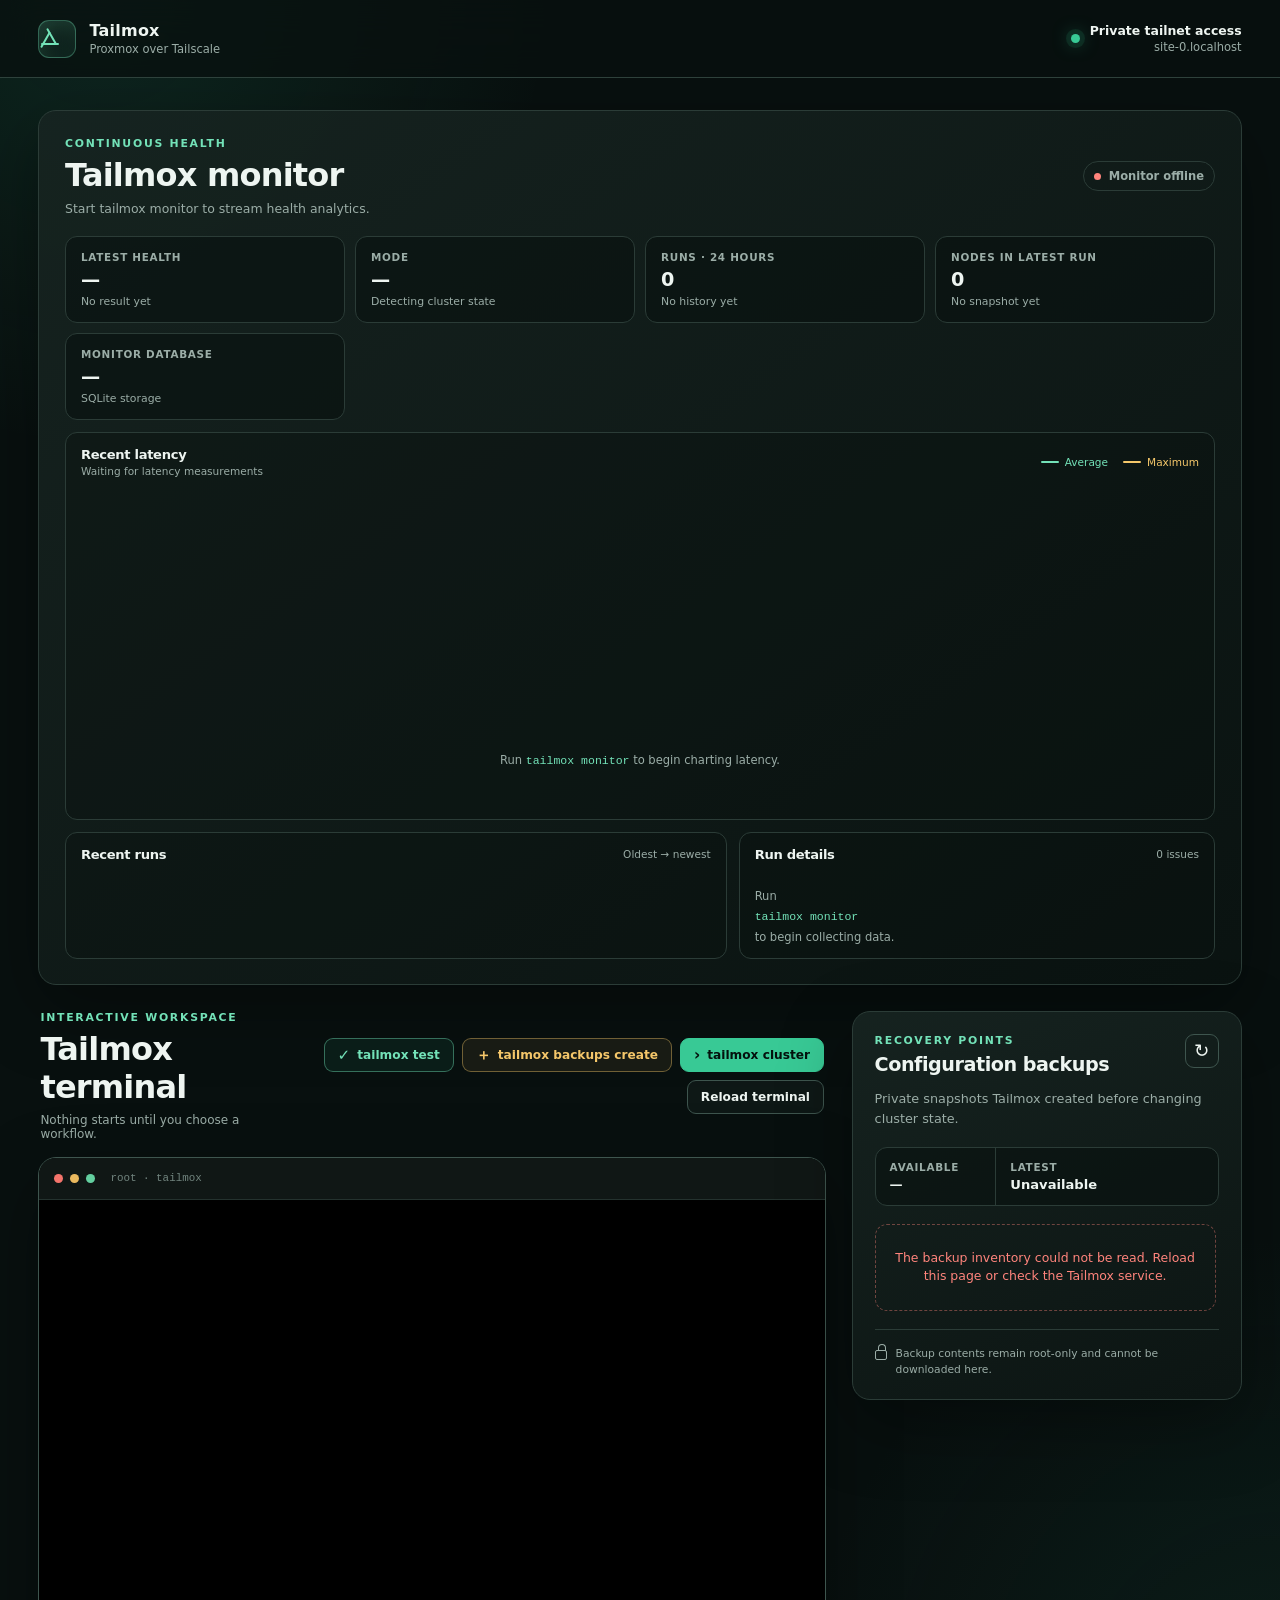
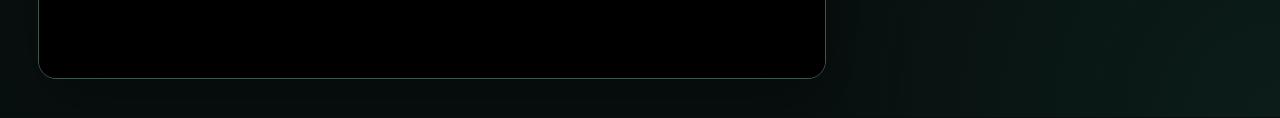
==== web/index.html @ db891f4f "Defer dashboard terminal loading" ====
<!doctype html>
<html lang="en">
<head>
    <meta charset="utf-8">
    <meta name="viewport" content="width=device-width, initial-scale=1">
    <meta
        http-equiv="Content-Security-Policy"
        content="default-src 'self'; connect-src 'self'; frame-src 'self'; img-src 'self'; script-src 'self'; style-src 'self'"
    >
    <meta name="color-scheme" content="dark">
    <title>Tailmox Console</title>
    <link rel="stylesheet" href="tailmox.css">
</head>
<body>
    <div class="page-shell">
        <header class="topbar">
            <a class="brand" href="./" aria-label="Tailmox console home">
                <span class="brand-mark" aria-hidden="true">
                    <span></span>
                    <span></span>
                    <span></span>
                </span>
                <span>
                    <strong>Tailmox</strong>
                    <small>Proxmox over Tailscale</small>
                </span>
            </a>

            <div class="connection">
                <span class="connection-dot" aria-hidden="true"></span>
                <span>
                    <strong>Private tailnet access</strong>
                    <small id="host-name">This Proxmox host</small>
                </span>
            </div>
        </header>

        <main class="workspace">
            <section class="monitor-panel" aria-labelledby="monitor-heading">
                <div class="panel-heading monitor-heading">
                    <div>
                        <p class="eyebrow">Continuous health</p>
                        <h1 id="monitor-heading">Tailmox monitor</h1>
                        <p class="monitor-description" id="monitor-description">
                            Waiting for the monitor event stream…
                        </p>
                    </div>
                    <div class="monitor-state" id="monitor-state">
                        <span class="monitor-state-dot" aria-hidden="true"></span>
                        <span id="monitor-state-label">Connecting</span>
                    </div>
                </div>

                <div class="monitor-summary" aria-live="polite">
                    <div class="metric-card">
                        <span class="summary-label">Latest health</span>
                        <strong id="monitor-health">—</strong>
                        <small id="monitor-latest-time">No result yet</small>
                    </div>
                    <div class="metric-card">
                        <span class="summary-label">Mode</span>
                        <strong id="monitor-mode">—</strong>
                        <small id="monitor-cluster">Detecting cluster state</small>
                    </div>
                    <div class="metric-card">
                        <span class="summary-label">Runs · 24 hours</span>
                        <strong id="monitor-run-count">0</strong>
                        <small id="monitor-pass-rate">No history yet</small>
                    </div>
                    <div class="metric-card">
                        <span class="summary-label">Nodes in latest run</span>
                        <strong id="monitor-node-count">0</strong>
                        <small id="monitor-online-count">No snapshot yet</small>
                    </div>
                    <div class="metric-card">
                        <span class="summary-label">Monitor database</span>
                        <strong id="monitor-database-size">—</strong>
                        <small>SQLite storage</small>
                    </div>
                </div>

                <div class="latency-panel">
                    <div class="subheading-row latency-heading">
                        <div>
                            <h2>Recent latency</h2>
                            <span id="monitor-latency-summary">Waiting for latency measurements</span>
                        </div>
                        <div class="latency-legend" aria-hidden="true">
                            <span class="is-average">Average</span>
                            <span class="is-maximum">Maximum</span>
                        </div>
                    </div>
                    <svg
                        class="latency-chart"
                        id="monitor-latency-chart"
                        viewBox="0 0 900 220"
                        role="img"
                        aria-label="Average and maximum latency for recent monitor runs"
                    ></svg>
                    <p class="latency-empty" id="monitor-latency-empty">
                        Run <code>tailmox monitor</code> to begin charting latency.
                    </p>
                </div>

                <div class="monitor-details">
                    <div class="history-panel">
                        <div class="subheading-row">
                            <h2>Recent runs</h2>
                            <span>Oldest → newest</span>
                        </div>
                        <div
                            class="run-history"
                            id="monitor-history"
                            aria-label="Recent monitor run statuses"
                        ></div>
                    </div>
                    <div class="node-panel">
                        <div class="subheading-row">
                            <h2 id="monitor-run-heading">Run details</h2>
                            <span id="monitor-issue-count">0 issues</span>
                        </div>
                        <p class="run-detail-summary" id="monitor-run-summary"></p>
                        <div class="node-list" id="monitor-nodes">
                            Run <code>tailmox monitor</code> to begin collecting data.
                        </div>
                    </div>
                </div>
            </section>

            <dialog class="run-dialog" id="monitor-run-dialog" aria-labelledby="monitor-dialog-title">
                <div class="run-dialog-heading">
                    <div>
                        <p class="eyebrow">Monitor history</p>
                        <h2 id="monitor-dialog-title">Run details</h2>
                    </div>
                    <button
                        class="icon-button"
                        id="monitor-dialog-close"
                        type="button"
                        aria-label="Close run details"
                    >×</button>
                </div>
                <p class="run-dialog-summary" id="monitor-dialog-summary"></p>
                <div class="run-dialog-section">
                    <div class="subheading-row">
                        <h3>Hosts and network checks</h3>
                        <span id="monitor-dialog-host-count">0 hosts</span>
                    </div>
                    <div class="host-check-list" id="monitor-dialog-hosts"></div>
                </div>
                <div class="run-dialog-section">
                    <div class="subheading-row">
                        <h3>Run issues</h3>
                        <span id="monitor-dialog-issue-count">0 issues</span>
                    </div>
                    <div class="issue-list" id="monitor-dialog-issues"></div>
                </div>
            </dialog>

            <section class="terminal-panel" aria-labelledby="terminal-heading">
                <div class="panel-heading terminal-heading">
                    <div>
                        <p class="eyebrow">Interactive workspace</p>
                        <h1 id="terminal-heading">Tailmox terminal</h1>
                        <p class="terminal-description">Nothing starts until you choose a workflow.</p>
                    </div>
                    <div class="terminal-actions" aria-label="Tailmox terminal actions">
                        <button class="button button-test" id="run-test" type="button">
                            <span aria-hidden="true">✓</span>
                            tailmox test
                        </button>
                        <button class="button button-backup" id="create-backup" type="button">
                            <span aria-hidden="true">＋</span>
                            tailmox backups create
                        </button>
                        <button class="button button-primary" id="run-cluster" type="button">
                            <span aria-hidden="true">›</span>
                            tailmox cluster
                        </button>
                        <button class="button button-secondary" id="reload-terminal" type="button" disabled>
                            Reload terminal
                        </button>
                    </div>
                </div>

                <div class="terminal-frame" id="terminal-frame" hidden>
                    <div class="terminal-bar" aria-hidden="true">
                        <span class="terminal-light terminal-light-red"></span>
                        <span class="terminal-light terminal-light-yellow"></span>
                        <span class="terminal-light terminal-light-green"></span>
                        <span class="terminal-title">root · tailmox</span>
                    </div>
                    <iframe
                        id="terminal"
                        title="Interactive Tailmox terminal"
                        allow="clipboard-read; clipboard-write"
                    ></iframe>
                </div>
            </section>

            <aside class="backup-panel" aria-labelledby="backups-heading">
                <div class="panel-heading backup-heading">
                    <div>
                        <p class="eyebrow">Recovery points</p>
                        <h2 id="backups-heading">Configuration backups</h2>
                    </div>
                    <button
                        class="icon-button"
                        id="refresh-backups"
                        type="button"
                        aria-label="Refresh configuration backups"
                        title="Refresh configuration backups"
                    >
                        <span aria-hidden="true">↻</span>
                    </button>
                </div>

                <p class="panel-description">
                    Private snapshots Tailmox created before changing cluster state.
                </p>

                <div class="summary-card" aria-live="polite">
                    <div>
                        <span class="summary-label">Available</span>
                        <strong id="backup-count">—</strong>
                    </div>
                    <div>
                        <span class="summary-label">Latest</span>
                        <strong id="latest-backup">Checking…</strong>
                    </div>
                </div>

                <div class="backup-list" id="backup-list" aria-live="polite">
                    <div class="loading-state">
                        <span class="loading-pulse" aria-hidden="true"></span>
                        Reading backup inventory…
                    </div>
                </div>

                <footer class="backup-footer">
                    <span class="lock" aria-hidden="true"></span>
                    Backup contents remain root-only and cannot be downloaded here.
                </footer>
            </aside>
        </main>
    </div>

    <template id="backup-template">
        <article class="backup-card">
            <div class="backup-icon" aria-hidden="true"></div>
            <div class="backup-details">
                <div class="backup-title-row">
                    <h3></h3>
                    <span class="status-badge"></span>
                </div>
                <p class="backup-time"></p>
                <div class="backup-meta">
                    <span class="backup-size"></span>
                    <span class="backup-file"></span>
                </div>
            </div>
        </article>
    </template>

    <script src="tailmox.js"></script>
</body>
</html>
---- web/tailmox.css ----
:root {
    color-scheme: dark;
    --background: #08100f;
    --surface: #101a18;
    --surface-raised: #162320;
    --surface-soft: #1b2b27;
    --border: #2b3c37;
    --border-bright: #3e554e;
    --text: #eef5f1;
    --muted: #9bada7;
    --green: #73e2b8;
    --green-strong: #38c995;
    --green-soft: rgba(56, 201, 149, 0.12);
    --amber: #f5c76a;
    --red: #ff847c;
    --shadow: 0 24px 70px rgba(0, 0, 0, 0.35);
    font-family:
        Inter, ui-sans-serif, system-ui, -apple-system, BlinkMacSystemFont,
        "Segoe UI", sans-serif;
}

* {
    box-sizing: border-box;
}

html {
    min-width: 320px;
    min-height: 100%;
    background: var(--background);
}

body {
    min-height: 100vh;
    margin: 0;
    color: var(--text);
    background:
        radial-gradient(circle at 8% 0%, rgba(56, 201, 149, 0.12), transparent 28rem),
        radial-gradient(circle at 100% 100%, rgba(28, 97, 77, 0.16), transparent 30rem),
        var(--background);
}

button {
    font: inherit;
}

.page-shell {
    display: flex;
    min-height: 100vh;
    flex-direction: column;
}

.topbar {
    display: flex;
    min-height: 78px;
    align-items: center;
    justify-content: space-between;
    gap: 24px;
    padding: 14px clamp(18px, 3vw, 44px);
    border-bottom: 1px solid rgba(62, 85, 78, 0.72);
    background: rgba(8, 16, 15, 0.76);
    backdrop-filter: blur(18px);
}

.brand {
    display: inline-flex;
    align-items: center;
    gap: 13px;
    color: inherit;
    text-decoration: none;
}

.brand-mark {
    position: relative;
    display: grid;
    width: 38px;
    height: 38px;
    place-items: center;
    border: 1px solid rgba(115, 226, 184, 0.35);
    border-radius: 11px;
    background: linear-gradient(145deg, rgba(115, 226, 184, 0.16), rgba(56, 201, 149, 0.03));
    box-shadow: inset 0 0 18px rgba(115, 226, 184, 0.08);
}

.brand-mark span {
    position: absolute;
    width: 18px;
    height: 2px;
    border-radius: 2px;
    background: var(--green);
    transform-origin: left center;
}

.brand-mark span:nth-child(1) {
    transform: translate(2px, -7px) rotate(120deg);
}

.brand-mark span:nth-child(2) {
    transform: translate(-7px, 5px);
}

.brand-mark span:nth-child(3) {
    transform: translate(8px, 5px) rotate(240deg);
}

.brand strong,
.brand small,
.connection strong,
.connection small {
    display: block;
}

.brand strong {
    font-size: 1rem;
    letter-spacing: 0.015em;
}

.brand small,
.connection small {
    margin-top: 2px;
    color: var(--muted);
    font-size: 0.72rem;
}

.connection {
    display: flex;
    align-items: center;
    gap: 10px;
    text-align: right;
}

.connection strong {
    font-size: 0.78rem;
    font-weight: 650;
}

.connection-dot {
    width: 9px;
    height: 9px;
    flex: 0 0 auto;
    border-radius: 999px;
    background: var(--green-strong);
    box-shadow: 0 0 0 5px rgba(56, 201, 149, 0.1), 0 0 18px rgba(56, 201, 149, 0.7);
}

.workspace {
    display: grid;
    flex: 1;
    grid-template-columns: minmax(0, 1fr) minmax(310px, 390px);
    gap: clamp(16px, 2vw, 28px);
    min-height: 0;
    padding: clamp(18px, 2.5vw, 36px) clamp(18px, 3vw, 44px) clamp(24px, 3vw, 44px);
}

.monitor-panel {
    grid-column: 1 / -1;
    min-width: 0;
    padding: clamp(18px, 2vw, 26px);
    border: 1px solid var(--border);
    border-radius: 18px;
    background: linear-gradient(145deg, rgba(22, 35, 32, 0.98), rgba(10, 19, 17, 0.98));
    box-shadow: var(--shadow);
}

.monitor-heading {
    align-items: flex-start;
}

.monitor-description {
    margin: 7px 0 0;
    color: var(--muted);
    font-size: 0.78rem;
}

.monitor-state {
    display: inline-flex;
    align-items: center;
    gap: 8px;
    padding: 7px 10px;
    border: 1px solid var(--border);
    border-radius: 999px;
    color: var(--muted);
    font-size: 0.72rem;
    font-weight: 700;
}

.monitor-state-dot {
    width: 7px;
    height: 7px;
    border-radius: 50%;
    background: var(--red);
}

.monitor-state.is-connected .monitor-state-dot {
    background: var(--green-strong);
    box-shadow: 0 0 10px rgba(56, 201, 149, 0.65);
}

.monitor-state.is-connected {
    color: var(--green);
}

.monitor-summary {
    display: grid;
    grid-template-columns: repeat(4, minmax(0, 1fr));
    gap: 10px;
    margin-top: 20px;
}

.metric-card {
    min-width: 0;
    padding: 14px 15px;
    border: 1px solid var(--border);
    border-radius: 12px;
    background: rgba(8, 16, 15, 0.58);
}

.metric-card strong,
.metric-card small {
    display: block;
}

.metric-card strong {
    margin-top: 5px;
    overflow: hidden;
    font-size: 1.2rem;
    text-overflow: ellipsis;
    text-transform: capitalize;
    white-space: nowrap;
}

.metric-card small {
    margin-top: 4px;
    overflow: hidden;
    color: var(--muted);
    font-size: 0.68rem;
    text-overflow: ellipsis;
    white-space: nowrap;
}

.health-passed {
    color: var(--green);
}

.health-warning {
    color: var(--amber);
}

.health-failed {
    color: var(--red);
}

.monitor-details {
    display: grid;
    grid-template-columns: minmax(0, 1fr) minmax(280px, 0.72fr);
    gap: 12px;
    margin-top: 12px;
}

.latency-panel {
    min-width: 0;
    margin-top: 12px;
    padding: 14px 15px 10px;
    border: 1px solid var(--border);
    border-radius: 12px;
    background: rgba(8, 16, 15, 0.38);
}

.latency-heading > div:first-child span {
    display: block;
    margin-top: 3px;
}

.latency-legend {
    display: flex;
    gap: 15px;
}

.latency-legend span {
    display: inline-flex;
    align-items: center;
    gap: 6px;
}

.latency-legend span::before {
    width: 18px;
    height: 2px;
    border-radius: 2px;
    background: currentcolor;
    content: "";
}

.latency-legend .is-average {
    color: var(--green);
}

.latency-legend .is-maximum {
    color: var(--amber);
}

.latency-chart {
    display: block;
    width: 100%;
    height: 220px;
    margin-top: 10px;
    overflow: visible;
}

.latency-chart[hidden] {
    display: none;
}

.latency-grid-line {
    stroke: rgba(62, 85, 78, 0.65);
    stroke-width: 1;
}

.latency-axis-label {
    fill: var(--muted);
    font-size: 10px;
}

.latency-line {
    fill: none;
    stroke-linecap: round;
    stroke-linejoin: round;
    stroke-width: 2.5;
    vector-effect: non-scaling-stroke;
}

.latency-line.is-average,
.latency-point.is-average {
    stroke: var(--green);
}

.latency-line.is-maximum,
.latency-point.is-maximum {
    stroke: var(--amber);
}

.latency-point {
    fill: var(--background);
    stroke-width: 2;
    vector-effect: non-scaling-stroke;
}

.latency-empty {
    min-height: 90px;
    margin: 12px 0 0;
    padding-top: 34px;
    color: var(--muted);
    font-size: 0.72rem;
    text-align: center;
}

.latency-empty code {
    color: var(--green);
}

.history-panel,
.node-panel {
    min-width: 0;
    padding: 14px 15px;
    border: 1px solid var(--border);
    border-radius: 12px;
    background: rgba(8, 16, 15, 0.38);
}

.subheading-row {
    display: flex;
    align-items: center;
    justify-content: space-between;
    gap: 12px;
}

.subheading-row h2 {
    font-size: 0.82rem;
}

.subheading-row span {
    color: var(--muted);
    font-size: 0.66rem;
}

.run-history {
    display: flex;
    min-height: 46px;
    align-items: end;
    gap: 3px;
    margin-top: 13px;
}

.history-run {
    appearance: none;
    padding: 0;
    border: 0;
    width: 100%;
    min-width: 3px;
    max-width: 13px;
    height: 28px;
    border-radius: 3px;
    background: var(--green-strong);
    cursor: pointer;
    opacity: 0.72;
    transition: opacity 120ms ease, outline-color 120ms ease, transform 120ms ease;
}

.history-run:hover,
.history-run:focus-visible {
    opacity: 1;
    transform: translateY(-2px);
}

.history-run:focus-visible {
    outline: 2px solid var(--text);
    outline-offset: 2px;
}

.history-run.is-warning {
    height: 36px;
    background: var(--amber);
}

.history-run.is-failed {
    height: 44px;
    background: var(--red);
}

.history-empty {
    align-self: center;
    color: var(--muted);
    font-size: 0.72rem;
}

.run-detail-summary {
    min-height: 1em;
    margin-top: 6px;
    color: var(--muted);
    font-size: 0.66rem;
}

.run-dialog {
    width: min(900px, calc(100vw - 32px));
    max-height: calc(100vh - 48px);
    padding: 20px;
    border: 1px solid var(--border);
    border-radius: 16px;
    color: var(--text);
    background: var(--panel);
    box-shadow: 0 24px 80px rgba(0, 0, 0, 0.55);
}

.run-dialog::backdrop {
    background: rgba(2, 8, 7, 0.76);
    backdrop-filter: blur(3px);
}

.run-dialog-heading {
    display: flex;
    align-items: center;
    justify-content: space-between;
    gap: 16px;
}

.run-dialog-heading h2 {
    margin-top: 3px;
    font-size: 1.15rem;
}

.run-dialog-summary {
    margin-top: 10px;
    color: var(--muted);
    font-size: 0.76rem;
}

.run-dialog-section {
    margin-top: 18px;
    padding-top: 14px;
    border-top: 1px solid var(--border);
}

.run-dialog-section h3 {
    font-size: 0.82rem;
}

.issue-list {
    display: grid;
    gap: 7px;
    margin-top: 10px;
    color: var(--muted);
    font-size: 0.72rem;
}

.issue-row {
    padding-top: 7px;
    border-top: 1px solid rgba(43, 60, 55, 0.7);
}

.issue-row:first-child {
    padding-top: 0;
    border-top: 0;
}

.issue-row.is-run-level {
    color: var(--red);
}

.host-check-list {
    display: grid;
    grid-template-columns: repeat(2, minmax(0, 1fr));
    gap: 10px;
    margin-top: 10px;
}

.host-check-card {
    min-width: 0;
    overflow: hidden;
    border: 1px solid var(--border);
    border-radius: 11px;
    background: rgba(8, 16, 15, 0.45);
}

.host-check-heading {
    display: flex;
    align-items: center;
    justify-content: space-between;
    gap: 12px;
    padding: 11px 12px;
    border-bottom: 1px solid var(--border);
}

.host-check-heading h4,
.host-check-heading small {
    display: block;
}

.host-check-heading h4 {
    font-size: 0.78rem;
}

.host-check-heading small {
    overflow: hidden;
    margin-top: 2px;
    color: var(--muted);
    font-size: 0.62rem;
    text-overflow: ellipsis;
    white-space: nowrap;
}

.host-measurements {
    display: grid;
    padding: 4px 12px;
    color: var(--muted);
    font-size: 0.67rem;
}

.measurement-row {
    display: grid;
    grid-template-columns: minmax(105px, 0.7fr) minmax(0, 1.3fr);
    gap: 10px;
    padding: 7px 0;
    border-top: 1px solid rgba(43, 60, 55, 0.55);
}

.measurement-row:first-child {
    border-top: 0;
}

.measurement-row strong {
    color: var(--text);
    font-size: inherit;
}

.measurement-row span {
    text-align: right;
}

.measurement-row.is-failed strong,
.measurement-row.is-failed span {
    color: var(--red);
}

.measurement-row.is-warning strong,
.measurement-row.is-warning span {
    color: var(--amber);
}

.node-list {
    display: grid;
    gap: 7px;
    margin-top: 10px;
    color: var(--muted);
    font-size: 0.72rem;
}

.node-list code {
    color: var(--green);
}

.node-row {
    display: flex;
    align-items: center;
    justify-content: space-between;
    gap: 12px;
    padding-top: 7px;
    border-top: 1px solid rgba(43, 60, 55, 0.7);
}

.node-row:first-child {
    padding-top: 0;
    border-top: 0;
}

.node-row strong,
.node-row small {
    display: block;
}

.node-row strong {
    color: var(--text);
    font-size: 0.76rem;
}

.node-row small {
    margin-top: 2px;
    color: var(--muted);
    font-size: 0.64rem;
}

.node-badges {
    display: flex;
    gap: 5px;
}

.node-badge {
    padding: 3px 6px;
    border: 1px solid var(--border);
    border-radius: 999px;
    color: var(--muted);
    font-size: 0.6rem;
    font-weight: 700;
}

.node-badge.is-online {
    border-color: rgba(56, 201, 149, 0.3);
    color: var(--green);
}

.node-badge.is-issue {
    border-color: rgba(255, 132, 124, 0.35);
    color: var(--red);
}

.terminal-panel,
.backup-panel {
    min-width: 0;
}

@media (max-width: 900px) {
    .monitor-summary {
        grid-template-columns: repeat(2, minmax(0, 1fr));
    }

    .monitor-details {
        grid-template-columns: 1fr;
    }

    .host-check-list {
        grid-template-columns: 1fr;
    }
}

@media (max-width: 560px) {
    .monitor-summary {
        grid-template-columns: 1fr;
    }

    .latency-heading {
        align-items: flex-start;
        flex-direction: column;
    }

    .latency-chart {
        height: 180px;
    }
}

.terminal-panel {
    display: flex;
    flex-direction: column;
}

.backup-panel {
    align-self: start;
    padding: 22px;
    border: 1px solid var(--border);
    border-radius: 18px;
    background: linear-gradient(155deg, rgba(22, 35, 32, 0.98), rgba(12, 21, 19, 0.98));
    box-shadow: var(--shadow);
}

.panel-heading {
    display: flex;
    align-items: center;
    justify-content: space-between;
    gap: 16px;
}

.terminal-heading {
    min-height: 68px;
    padding: 0 2px 16px;
}

.terminal-description {
    margin: 7px 0 0;
    color: var(--muted);
    font-size: 0.75rem;
}

.terminal-actions {
    display: flex;
    flex-wrap: wrap;
    align-items: center;
    justify-content: flex-end;
    gap: 8px;
}

.backup-heading {
    align-items: flex-start;
}

.eyebrow {
    margin: 0 0 6px;
    color: var(--green);
    font-size: 0.68rem;
    font-weight: 750;
    letter-spacing: 0.16em;
    text-transform: uppercase;
}

h1,
h2,
h3,
p {
    margin-top: 0;
}

h1,
h2 {
    margin-bottom: 0;
    letter-spacing: -0.025em;
}

h1 {
    font-size: clamp(1.45rem, 2.5vw, 2.05rem);
}

h2 {
    font-size: 1.2rem;
}

.button,
.icon-button {
    border: 1px solid var(--border-bright);
    color: var(--text);
    cursor: pointer;
    transition: border-color 160ms ease, background 160ms ease, transform 160ms ease;
}

.button:hover,
.icon-button:hover {
    border-color: var(--green);
    background: var(--green-soft);
}

.button:active,
.icon-button:active {
    transform: translateY(1px);
}

.button:focus-visible,
.icon-button:focus-visible {
    outline: 2px solid var(--green);
    outline-offset: 3px;
}

.button-secondary {
    padding: 9px 13px;
    border-radius: 9px;
    background: rgba(16, 26, 24, 0.84);
    font-size: 0.76rem;
    font-weight: 650;
}

.button-test,
.button-backup,
.button-primary {
    display: inline-flex;
    align-items: center;
    gap: 7px;
    padding: 9px 13px;
    border-radius: 9px;
    font-size: 0.76rem;
    font-weight: 700;
}

.button-test {
    border-color: rgba(115, 226, 184, 0.42);
    background: rgba(56, 201, 149, 0.08);
    color: var(--green);
}

.button-backup {
    border-color: rgba(245, 199, 106, 0.4);
    background: rgba(245, 199, 106, 0.07);
    color: var(--amber);
}

.button-backup:hover {
    border-color: var(--amber);
    background: rgba(245, 199, 106, 0.13);
}

.button-primary {
    border-color: var(--green-strong);
    background: var(--green-strong);
    color: #04110d;
}

.button-primary:hover {
    border-color: var(--green);
    background: var(--green);
}

.button-test span,
.button-backup span,
.button-primary span {
    font-size: 0.95rem;
    line-height: 0;
}

.icon-button {
    display: grid;
    width: 34px;
    height: 34px;
    place-items: center;
    border-radius: 9px;
    background: transparent;
    font-size: 1.15rem;
    line-height: 1;
}

.icon-button.is-refreshing span {
    animation: spin 700ms linear infinite;
}

.terminal-frame {
    display: flex;
    min-height: 520px;
    flex: 1;
    flex-direction: column;
    overflow: hidden;
    border: 1px solid var(--border-bright);
    border-radius: 18px;
    background: #050908;
    box-shadow: var(--shadow);
}

.terminal-bar {
    display: flex;
    height: 42px;
    flex: 0 0 auto;
    align-items: center;
    gap: 7px;
    padding: 0 15px;
    border-bottom: 1px solid #24322e;
    background: #101715;
}

.terminal-light {
    width: 9px;
    height: 9px;
    border-radius: 999px;
}

.terminal-light-red {
    background: #f4746b;
}

.terminal-light-yellow {
    background: #eab95e;
}

.terminal-light-green {
    background: #63cf9f;
}

.terminal-title {
    margin-left: 8px;
    color: #71847e;
    font-family: "SFMono-Regular", Consolas, "Liberation Mono", monospace;
    font-size: 0.68rem;
}

iframe {
    width: 100%;
    min-height: 478px;
    flex: 1;
    border: 0;
    background: #000;
}

.panel-description {
    margin: 13px 0 18px;
    color: var(--muted);
    font-size: 0.8rem;
    line-height: 1.55;
}

.summary-card {
    display: grid;
    grid-template-columns: 0.7fr 1.3fr;
    margin-bottom: 18px;
    overflow: hidden;
    border: 1px solid var(--border);
    border-radius: 12px;
    background: rgba(8, 16, 15, 0.58);
}

.summary-card > div {
    padding: 13px 14px;
}

.summary-card > div + div {
    border-left: 1px solid var(--border);
}

.summary-label,
.summary-card strong {
    display: block;
}

.summary-label {
    margin-bottom: 4px;
    color: var(--muted);
    font-size: 0.65rem;
    font-weight: 650;
    letter-spacing: 0.07em;
    text-transform: uppercase;
}

.summary-card strong {
    overflow: hidden;
    font-size: 0.82rem;
    text-overflow: ellipsis;
    white-space: nowrap;
}

.backup-list {
    display: grid;
    gap: 10px;
    max-height: min(54vh, 560px);
    overflow-y: auto;
    padding-right: 3px;
    scrollbar-color: var(--border-bright) transparent;
    scrollbar-width: thin;
}

.backup-card {
    display: grid;
    grid-template-columns: 34px minmax(0, 1fr);
    gap: 11px;
    padding: 13px;
    border: 1px solid var(--border);
    border-radius: 12px;
    background: rgba(27, 43, 39, 0.54);
}

.backup-icon {
    position: relative;
    width: 34px;
    height: 34px;
    border: 1px solid rgba(115, 226, 184, 0.24);
    border-radius: 9px;
    background: var(--green-soft);
}

.backup-icon::before,
.backup-icon::after {
    position: absolute;
    content: "";
}

.backup-icon::before {
    inset: 8px 9px;
    border: 1px solid var(--green);
    border-radius: 2px;
}

.backup-icon::after {
    top: 12px;
    left: 13px;
    width: 8px;
    height: 1px;
    background: var(--green);
    box-shadow: 0 4px 0 var(--green), 0 8px 0 var(--green);
}

.backup-details {
    min-width: 0;
}

.backup-title-row {
    display: flex;
    align-items: center;
    justify-content: space-between;
    gap: 8px;
}

.backup-title-row h3 {
    overflow: hidden;
    margin-bottom: 0;
    font-size: 0.8rem;
    text-overflow: ellipsis;
    white-space: nowrap;
}

.status-badge {
    flex: 0 0 auto;
    padding: 3px 6px;
    border-radius: 999px;
    background: var(--green-soft);
    color: var(--green);
    font-size: 0.58rem;
    font-weight: 750;
    letter-spacing: 0.06em;
    text-transform: uppercase;
}

.status-badge.is-invalid {
    background: rgba(255, 132, 124, 0.12);
    color: var(--red);
}

.backup-time {
    margin: 5px 0 8px;
    color: #c4d1cd;
    font-size: 0.72rem;
}

.backup-meta {
    display: flex;
    min-width: 0;
    gap: 8px;
    color: var(--muted);
    font-family: "SFMono-Regular", Consolas, "Liberation Mono", monospace;
    font-size: 0.62rem;
}

.backup-size {
    flex: 0 0 auto;
}

.backup-file {
    overflow: hidden;
    text-overflow: ellipsis;
    white-space: nowrap;
}

.loading-state,
.empty-state,
.error-state {
    padding: 24px 16px;
    border: 1px dashed var(--border-bright);
    border-radius: 12px;
    color: var(--muted);
    font-size: 0.78rem;
    line-height: 1.5;
    text-align: center;
}

.error-state {
    border-color: rgba(255, 132, 124, 0.4);
    color: var(--red);
}

.loading-pulse {
    display: inline-block;
    width: 7px;
    height: 7px;
    margin-right: 7px;
    border-radius: 999px;
    background: var(--green);
    animation: pulse 1.2s ease-in-out infinite;
}

.backup-footer {
    display: flex;
    gap: 9px;
    margin-top: 18px;
    padding-top: 16px;
    border-top: 1px solid var(--border);
    color: var(--muted);
    font-size: 0.67rem;
    line-height: 1.45;
}

.lock {
    position: relative;
    width: 12px;
    height: 10px;
    flex: 0 0 auto;
    margin-top: 4px;
    border: 1px solid var(--muted);
    border-radius: 2px;
}

.lock::before {
    position: absolute;
    bottom: 8px;
    left: 2px;
    width: 6px;
    height: 6px;
    border: 1px solid var(--muted);
    border-bottom: 0;
    border-radius: 6px 6px 0 0;
    content: "";
}

@keyframes spin {
    to {
        transform: rotate(360deg);
    }
}

@keyframes pulse {
    50% {
        opacity: 0.35;
        transform: scale(0.78);
    }
}

@media (max-width: 980px) {
    .workspace {
        grid-template-columns: 1fr;
    }

    .backup-panel {
        width: 100%;
    }

    .backup-list {
        max-height: none;
    }
}

@media (max-width: 560px) {
    .topbar {
        min-height: 70px;
    }

    .brand small,
    .connection strong {
        display: none;
    }

    .connection small {
        max-width: 135px;
        overflow: hidden;
        text-overflow: ellipsis;
        white-space: nowrap;
    }

    .terminal-heading {
        align-items: flex-start;
        flex-direction: column;
    }

    .terminal-actions {
        width: 100%;
        justify-content: flex-start;
    }

    .button-secondary,
    .button-test,
    .button-backup,
    .button-primary {
        padding: 8px 10px;
        font-size: 0.7rem;
    }

    .terminal-frame {
        min-height: 480px;
    }

    iframe {
        min-height: 438px;
    }
}

@media (prefers-reduced-motion: reduce) {
    *,
    *::before,
    *::after {
        scroll-behavior: auto !important;
        transition-duration: 0.01ms !important;
        animation-duration: 0.01ms !important;
        animation-iteration-count: 1 !important;
    }
}
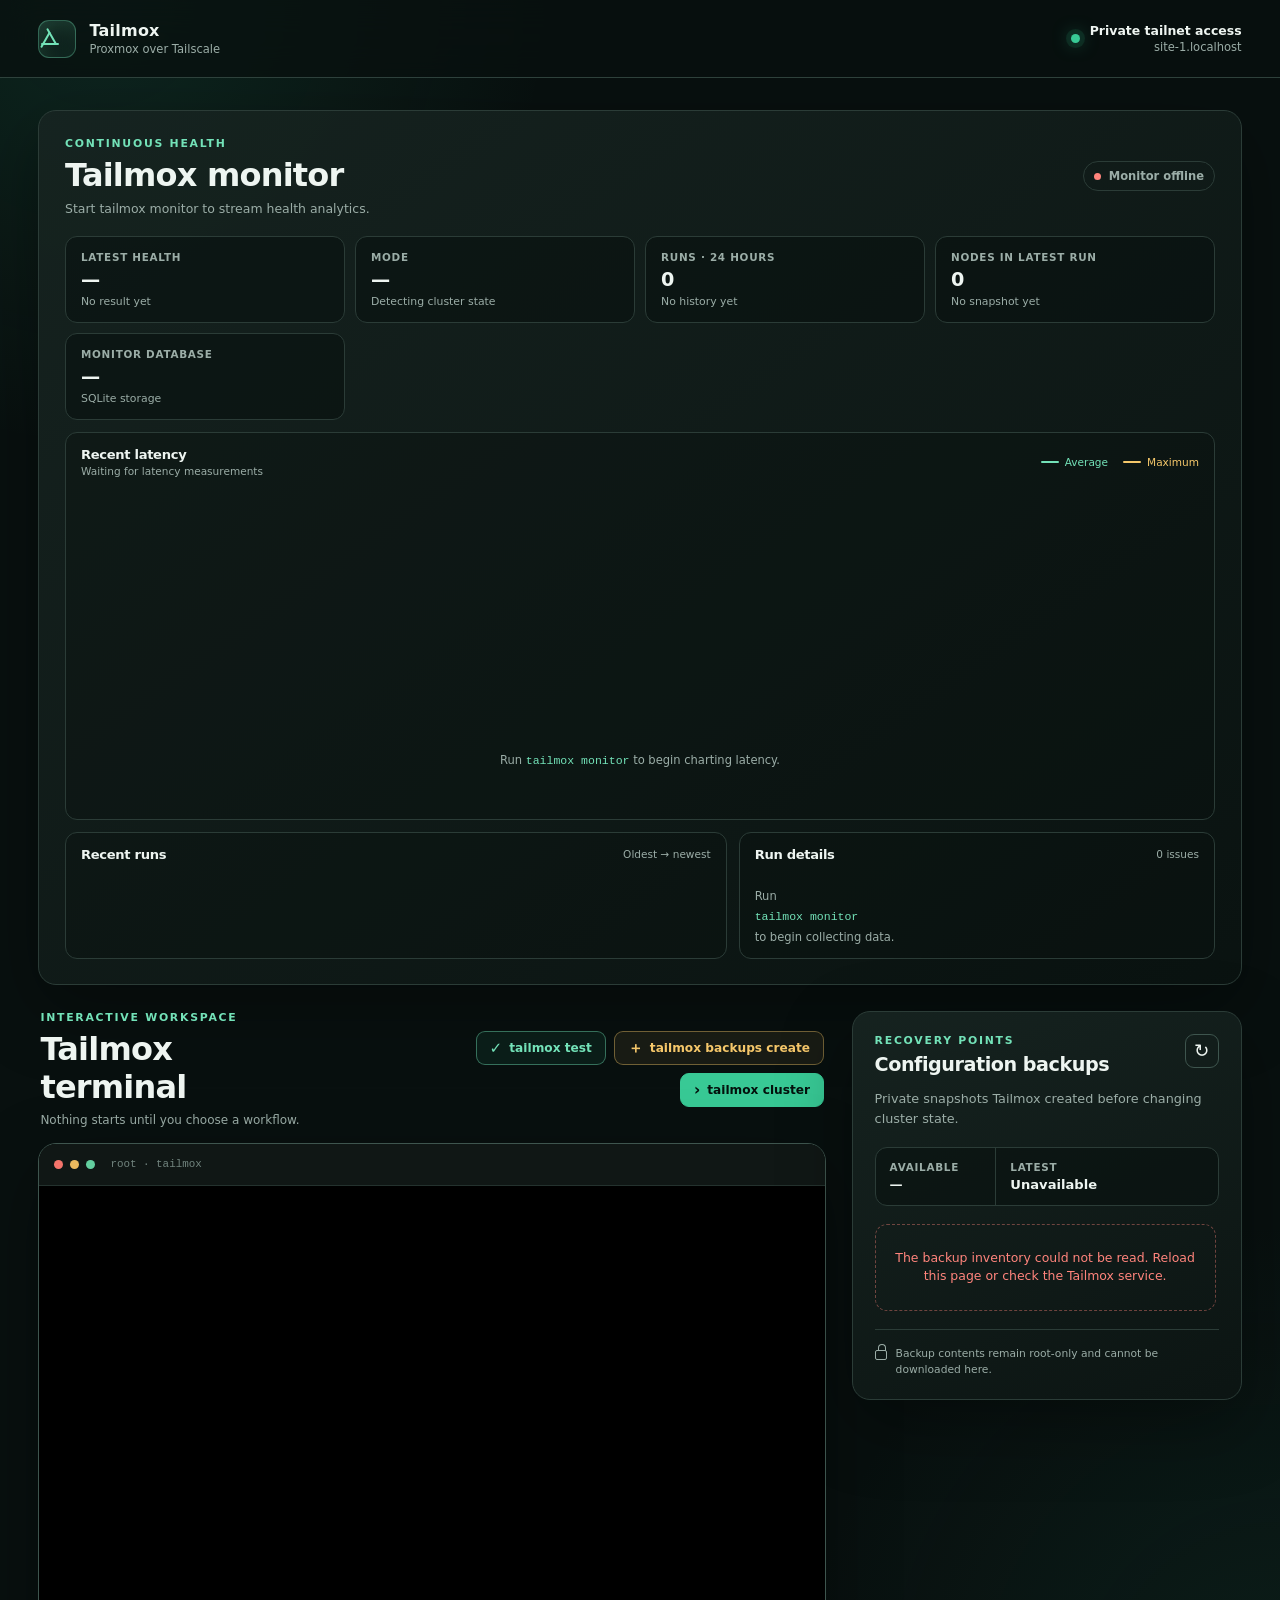
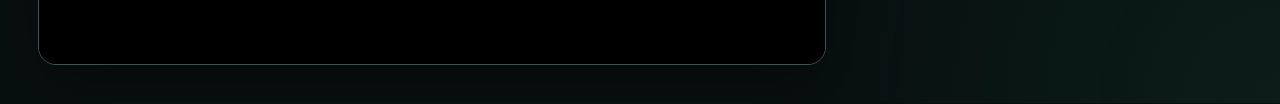
==== commit 36188060: "Remove terminal reload control" ====
--- a/web/index.html
+++ b/web/index.html
@@ -177,9 +177,6 @@
                             <span aria-hidden="true">›</span>
                             tailmox cluster
                         </button>
-                        <button class="button button-secondary" id="reload-terminal" type="button" disabled>
-                            Reload terminal
-                        </button>
                     </div>
                 </div>
 
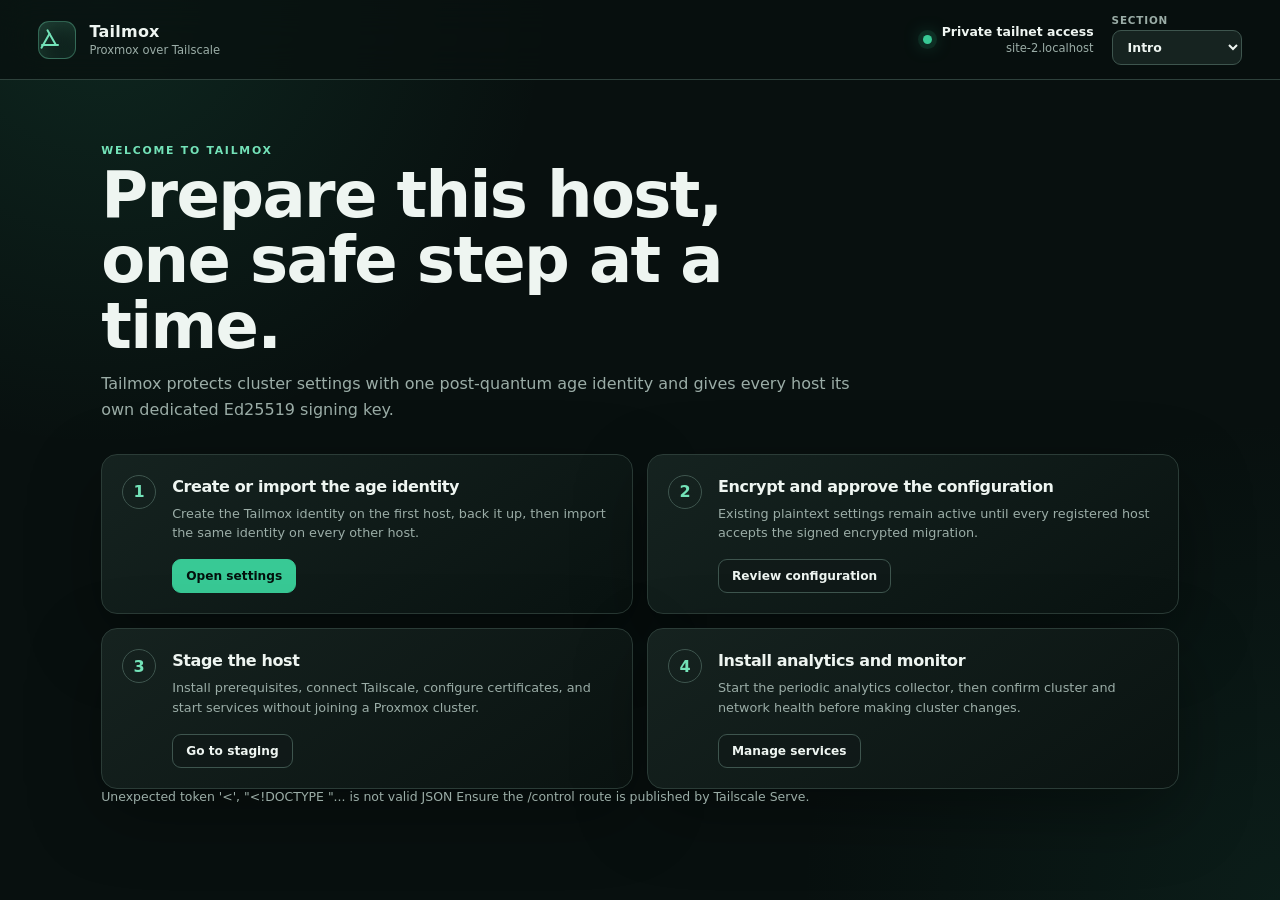
==== commit 9c0450a2: "Add guided Tailmox console sections" ====
--- a/web/index.html
+++ b/web/index.html
@@ -26,16 +26,55 @@
                 </span>
             </a>
 
-            <div class="connection">
-                <span class="connection-dot" aria-hidden="true"></span>
-                <span>
-                    <strong>Private tailnet access</strong>
-                    <small id="host-name">This Proxmox host</small>
-                </span>
+            <div class="topbar-actions">
+                <div class="connection">
+                    <span class="connection-dot" aria-hidden="true"></span>
+                    <span><strong>Private tailnet access</strong><small id="host-name">This Proxmox host</small></span>
+                </div>
+                <label class="section-picker">Section
+                    <select id="section-picker" aria-label="Tailmox section">
+                        <option value="intro">Intro</option>
+                        <option value="staging">Staging</option>
+                        <option value="settings">Settings</option>
+                        <option value="monitor">Monitor</option>
+                    </select>
+                </label>
             </div>
         </header>
 
-        <main class="workspace">
+        <main class="app-main">
+            <section class="app-page intro-page" data-page="intro">
+                <div class="intro-hero">
+                    <p class="eyebrow">Welcome to Tailmox</p>
+                    <h1>Prepare this host, one safe step at a time.</h1>
+                    <p>Tailmox protects cluster settings with one post-quantum age identity and gives every host its own dedicated Ed25519 signing key.</p>
+                </div>
+                <div class="onboarding-grid" id="onboarding-steps">
+                    <article class="onboarding-step" data-step="identity"><span>1</span><div><h2>Create or import the age identity</h2><p>Create the Tailmox identity on the first host, back it up, then import the same identity on every other host.</p><button class="button button-primary" data-go="settings" type="button">Open settings</button></div></article>
+                    <article class="onboarding-step" data-step="config"><span>2</span><div><h2>Encrypt and approve the configuration</h2><p>Existing plaintext settings remain active until every registered host accepts the signed encrypted migration.</p><button class="button button-secondary" data-go="settings" type="button">Review configuration</button></div></article>
+                    <article class="onboarding-step" data-step="stage"><span>3</span><div><h2>Stage the host</h2><p>Install prerequisites, connect Tailscale, configure certificates, and start services without joining a Proxmox cluster.</p><button class="button button-secondary" data-go="staging" type="button">Go to staging</button></div></article>
+                    <article class="onboarding-step" data-step="monitor"><span>4</span><div><h2>Install analytics and monitor</h2><p>Start the periodic analytics collector, then confirm cluster and network health before making cluster changes.</p><button class="button button-secondary" data-go="staging" type="button">Manage services</button></div></article>
+                </div>
+                <p class="intro-status" id="intro-status">Checking this host…</p>
+            </section>
+
+            <section class="app-page" data-page="staging" hidden>
+                <div class="page-heading"><p class="eyebrow">Host workflows</p><h1>Staging and services</h1><p>Only one workflow runs at a time. Output stays on this page.</p></div>
+                <div class="workflow-grid">
+                    <article class="workflow-card"><h2>Stage this host</h2><p>Use an optional reusable or ephemeral Tailscale auth key. It is sent only for this run and is not saved.</p><input id="stage-auth-key" type="password" autocomplete="new-password" placeholder="Optional Tailscale auth key"><button class="button button-primary workflow-action" data-action="stage" type="button">Run tailmox stage</button></article>
+                    <article class="workflow-card"><h2>Analytics</h2><p>Install, restart, or remove the once-per-minute analytics collector. History is preserved.</p><div class="terminal-actions"><button class="button button-secondary workflow-action" data-action="analytics-install" type="button">Install</button><button class="button button-secondary workflow-action" data-action="analytics-restart" type="button">Restart</button><button class="button button-danger workflow-action" data-action="analytics-uninstall" type="button">Uninstall</button></div></article>
+                    <article class="workflow-card"><h2>Maintenance</h2><p>Validate this checkout or create a root-only configuration snapshot.</p><div class="terminal-actions"><button class="button button-secondary workflow-action" data-action="test" type="button">Run tests</button><button class="button button-secondary workflow-action" data-action="backup-create" type="button">Create backup</button></div></article>
+                </div>
+                <div class="workflow-output"><strong id="workflow-status">No workflow is running.</strong><pre id="workflow-output">No workflow has run from this page yet.</pre></div>
+            </section>
+
+            <section class="app-page settings-page" data-page="settings" hidden>
+                <div class="page-heading"><p class="eyebrow">Protected configuration</p><h1>Identity and settings</h1><p>Create or import the cluster age identity, review signed migration proposals, and configure InfluxDB.</p></div>
+                <iframe class="settings-frame" src="/control/editInfluxDB" title="Tailmox encrypted settings"></iframe>
+            </section>
+
+            <section class="app-page" data-page="monitor" hidden>
+              <div class="workspace">
             <section class="monitor-panel" aria-labelledby="monitor-heading">
                 <div class="panel-heading monitor-heading">
                     <div>
@@ -239,6 +278,8 @@
                     Backup contents remain root-only and cannot be downloaded here.
                 </footer>
             </aside>
+              </div>
+            </section>
         </main>
     </div>
 
--- a/web/tailmox.css
+++ b/web/tailmox.css
@@ -128,6 +128,121 @@
     text-align: right;
 }
 
+.topbar-actions {
+    display: flex;
+    align-items: center;
+    gap: 18px;
+}
+
+.section-picker {
+    display: grid;
+    gap: 4px;
+    color: var(--muted);
+    font-size: 0.65rem;
+    font-weight: 700;
+    letter-spacing: 0.08em;
+    text-transform: uppercase;
+}
+
+.section-picker select {
+    min-width: 130px;
+    padding: 8px 34px 8px 11px;
+    border: 1px solid var(--border-bright);
+    border-radius: 9px;
+    color: var(--text);
+    background: var(--surface-raised);
+    font: inherit;
+    font-size: 0.78rem;
+    letter-spacing: normal;
+    text-transform: none;
+}
+
+.app-main {
+    flex: 1;
+    min-height: 0;
+}
+
+.app-page:not([data-page="monitor"]) {
+    max-width: 1180px;
+    margin: 0 auto;
+    padding: clamp(28px, 5vw, 72px) clamp(18px, 4vw, 54px);
+}
+
+.intro-hero,
+.page-heading {
+    max-width: 760px;
+}
+
+.intro-hero h1,
+.page-heading h1 {
+    margin: 6px 0 12px;
+    font-size: clamp(2rem, 5vw, 4rem);
+    line-height: 1.02;
+}
+
+.intro-hero > p:last-child,
+.page-heading > p:last-child {
+    color: var(--muted);
+    line-height: 1.65;
+}
+
+.onboarding-grid,
+.workflow-grid {
+    display: grid;
+    grid-template-columns: repeat(2, minmax(0, 1fr));
+    gap: 14px;
+    margin-top: 30px;
+}
+
+.onboarding-step,
+.workflow-card,
+.workflow-output {
+    border: 1px solid var(--border);
+    border-radius: 16px;
+    background: linear-gradient(145deg, rgba(22, 35, 32, 0.96), rgba(10, 19, 17, 0.96));
+    box-shadow: var(--shadow);
+}
+
+.onboarding-step {
+    display: flex;
+    gap: 16px;
+    padding: 20px;
+}
+
+.onboarding-step > span {
+    display: grid;
+    width: 34px;
+    height: 34px;
+    flex: 0 0 auto;
+    place-items: center;
+    border: 1px solid var(--border-bright);
+    border-radius: 50%;
+    color: var(--green);
+    font-weight: 800;
+}
+
+.onboarding-step.is-complete { border-color: rgba(56, 201, 149, 0.62); }
+.onboarding-step.is-complete > span { color: #06110d; background: var(--green); }
+.onboarding-step h2, .workflow-card h2 { margin: 2px 0 8px; font-size: 1rem; }
+.onboarding-step p, .workflow-card p { margin: 0 0 16px; color: var(--muted); font-size: 0.8rem; line-height: 1.55; }
+.intro-status { color: var(--muted); font-size: 0.78rem; }
+
+.workflow-card { padding: 20px; }
+.workflow-card input {
+    width: 100%;
+    margin-bottom: 12px;
+    padding: 11px 12px;
+    border: 1px solid var(--border-bright);
+    border-radius: 9px;
+    color: var(--text);
+    background: rgba(8, 16, 15, 0.72);
+    font: inherit;
+}
+.button-danger { color: #ffd3cf; border-color: rgba(255, 132, 124, 0.55); background: rgba(115, 35, 31, 0.35); }
+.workflow-output { margin-top: 14px; padding: 18px; }
+.workflow-output pre { max-height: 420px; overflow: auto; color: #c6d7d1; white-space: pre-wrap; }
+.settings-frame { width: 100%; min-height: 900px; margin-top: 22px; border: 1px solid var(--border); border-radius: 16px; background: var(--surface); }
+
 .connection strong {
     font-size: 0.78rem;
     font-weight: 650;
@@ -1151,12 +1266,18 @@
     .backup-list {
         max-height: none;
     }
+
+    .onboarding-grid,
+    .workflow-grid { grid-template-columns: 1fr; }
 }
 
 @media (max-width: 560px) {
     .topbar {
         min-height: 70px;
     }
+
+    .connection { display: none; }
+    .section-picker select { min-width: 112px; }
 
     .brand small,
     .connection strong {
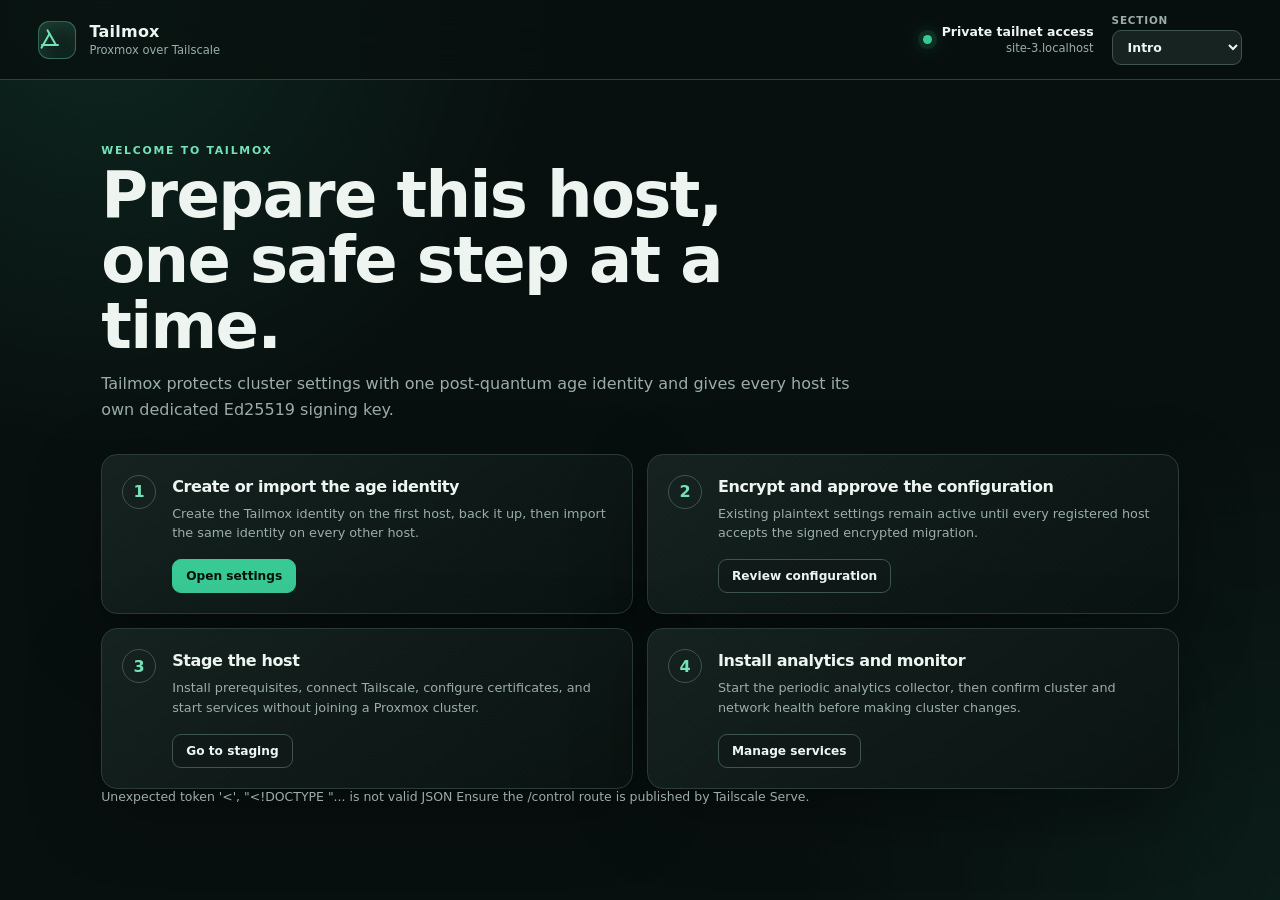
==== commit b8dc5d46: "Fix monitor service usage guidance" ====
--- a/web/index.html
+++ b/web/index.html
@@ -137,7 +137,7 @@
                         aria-label="Average and maximum latency for recent monitor runs"
                     ></svg>
                     <p class="latency-empty" id="monitor-latency-empty">
-                        Run <code>tailmox monitor</code> to begin charting latency.
+                        The monitor service charts latency automatically. Use <code>tailmox monitor restart</code> after changing its configuration.
                     </p>
                 </div>
 
@@ -160,7 +160,7 @@
                         </div>
                         <p class="run-detail-summary" id="monitor-run-summary"></p>
                         <div class="node-list" id="monitor-nodes">
-                            Run <code>tailmox monitor</code> to begin collecting data.
+                            The monitor service collects data automatically.
                         </div>
                     </div>
                 </div>
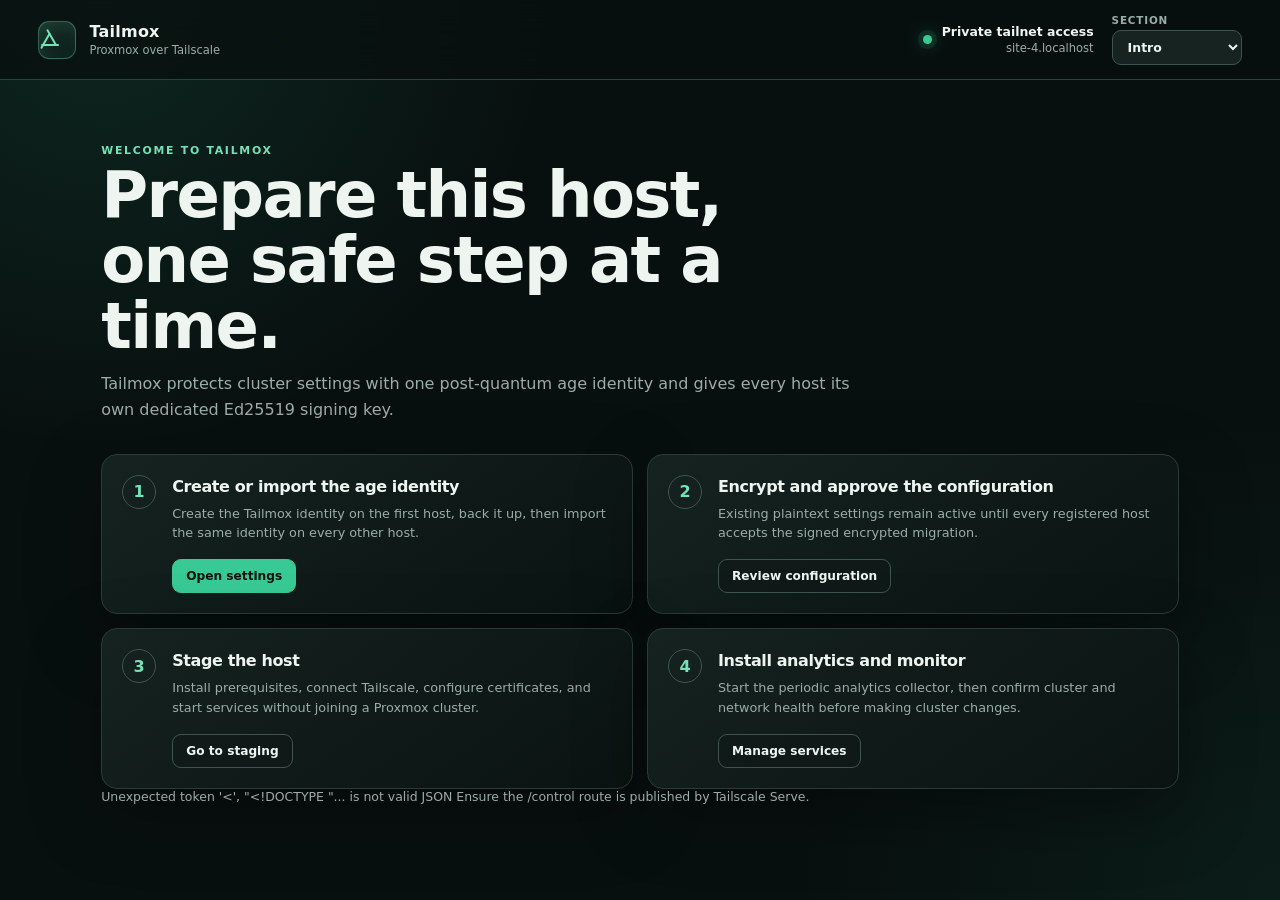
==== commit 7631ce8b: "Add staged Corosync LAN migration with mandatory dry run" ====
--- a/web/index.html
+++ b/web/index.html
@@ -212,6 +212,7 @@
                             <span aria-hidden="true">＋</span>
                             tailmox backups create
                         </button>
+                        <button class="button button-secondary" id="run-disable" type="button">Move Corosync to LAN</button>
                         <button class="button button-primary" id="run-cluster" type="button">
                             <span aria-hidden="true">›</span>
                             tailmox cluster
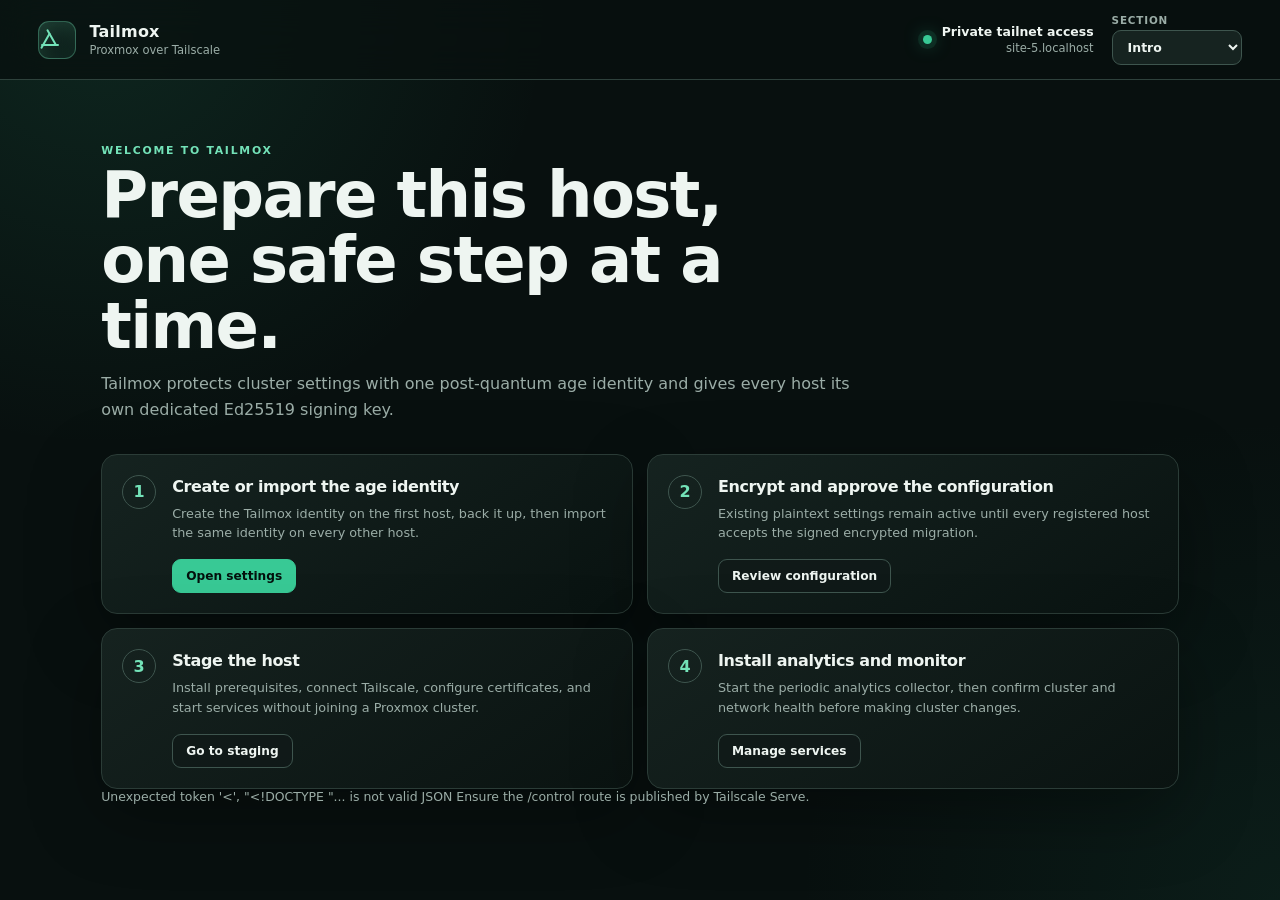
==== commit e3e8e5da: "Split monitor identity and settings routes" ====
--- a/web/index.html
+++ b/web/index.html
@@ -70,7 +70,7 @@
 
             <section class="app-page settings-page" data-page="settings" hidden>
                 <div class="page-heading"><p class="eyebrow">Protected configuration</p><h1>Identity and settings</h1><p>Create or import the cluster age identity, review signed migration proposals, and configure InfluxDB.</p></div>
-                <iframe class="settings-frame" src="/control/editInfluxDB" title="Tailmox encrypted settings"></iframe>
+                <iframe class="settings-frame" src="/control/settings" title="Tailmox encrypted settings"></iframe>
             </section>
 
             <section class="app-page" data-page="monitor" hidden>
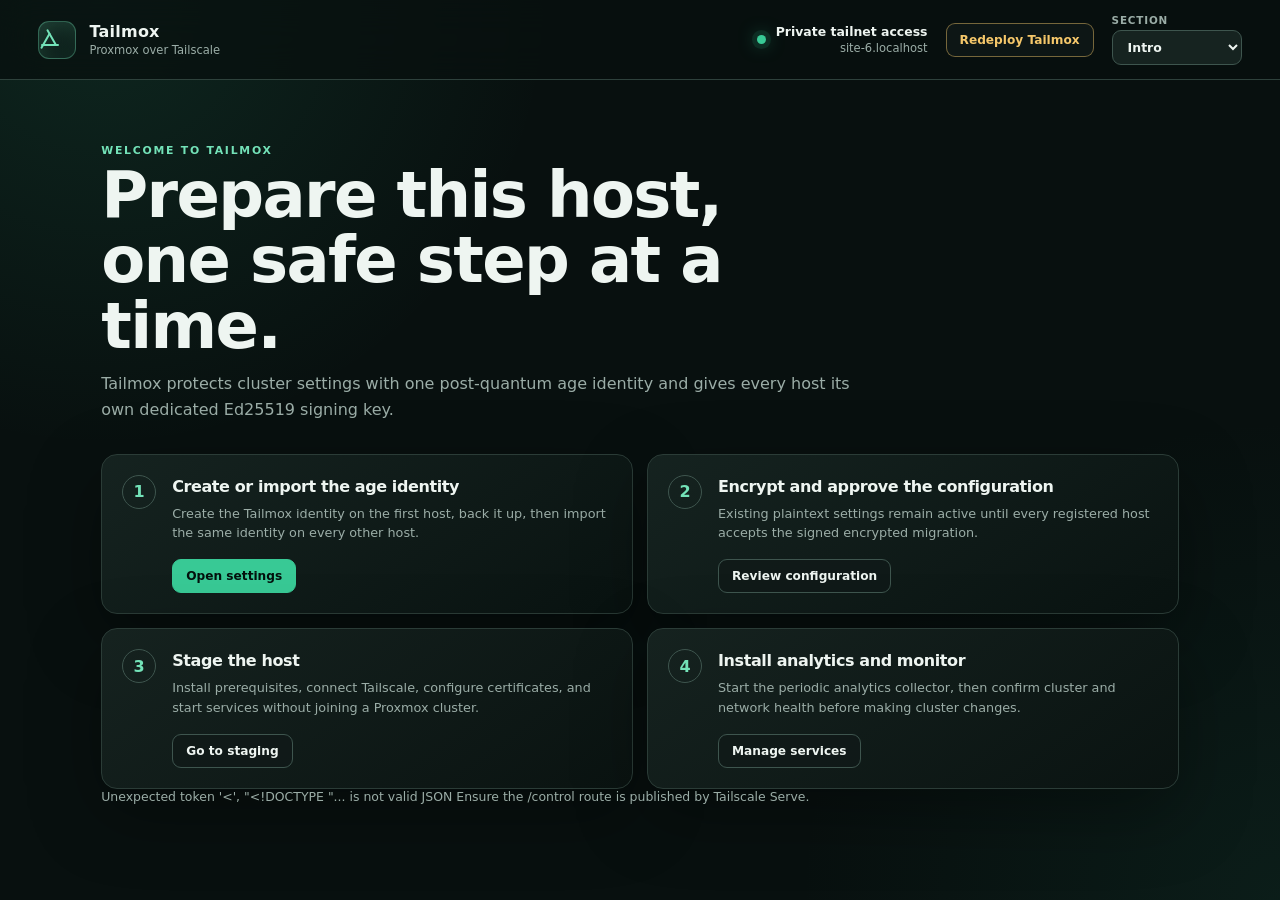
==== commit 8bc21163: "Add Tailmox redeploy button" ====
--- a/web/index.html
+++ b/web/index.html
@@ -31,6 +31,7 @@
                     <span class="connection-dot" aria-hidden="true"></span>
                     <span><strong>Private tailnet access</strong><small id="host-name">This Proxmox host</small></span>
                 </div>
+                <button class="button button-secondary redeploy-button" id="redeploy-tailmox" type="button">Redeploy Tailmox</button>
                 <label class="section-picker">Section
                     <select id="section-picker" aria-label="Tailmox section">
                         <option value="intro">Intro</option>
--- a/web/tailmox.css
+++ b/web/tailmox.css
@@ -906,6 +906,11 @@
     font-weight: 650;
 }
 
+.redeploy-button {
+    border-color: rgba(245, 199, 106, 0.45);
+    color: var(--amber);
+}
+
 .button-test,
 .button-backup,
 .button-primary {
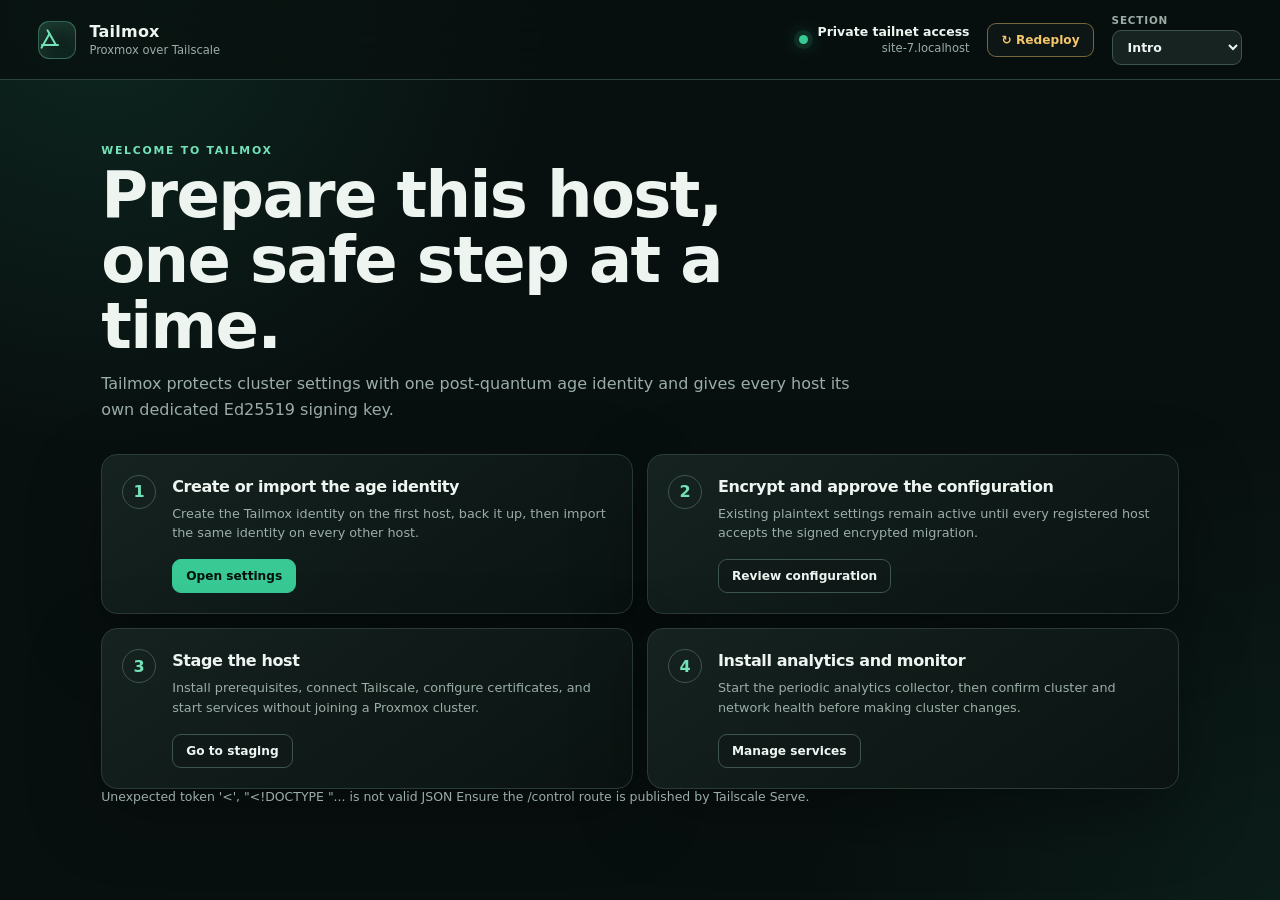
==== commit bb27ab8b: "Show redeploy progress state" ====
--- a/web/index.html
+++ b/web/index.html
@@ -31,7 +31,7 @@
                     <span class="connection-dot" aria-hidden="true"></span>
                     <span><strong>Private tailnet access</strong><small id="host-name">This Proxmox host</small></span>
                 </div>
-                <button class="button button-secondary redeploy-button" id="redeploy-tailmox" type="button">Redeploy Tailmox</button>
+                <button class="button button-secondary redeploy-button" id="redeploy-tailmox" type="button"><span aria-hidden="true">↻</span> Redeploy</button>
                 <label class="section-picker">Section
                     <select id="section-picker" aria-label="Tailmox section">
                         <option value="intro">Intro</option>
--- a/web/tailmox.css
+++ b/web/tailmox.css
@@ -911,6 +911,9 @@
     color: var(--amber);
 }
 
+.redeploy-button .redeploy-spinner { display: inline-block; animation: spin 700ms linear infinite; }
+.redeploy-button.is-complete { border-color: var(--green-strong); color: var(--green); }
+
 .button-test,
 .button-backup,
 .button-primary {
